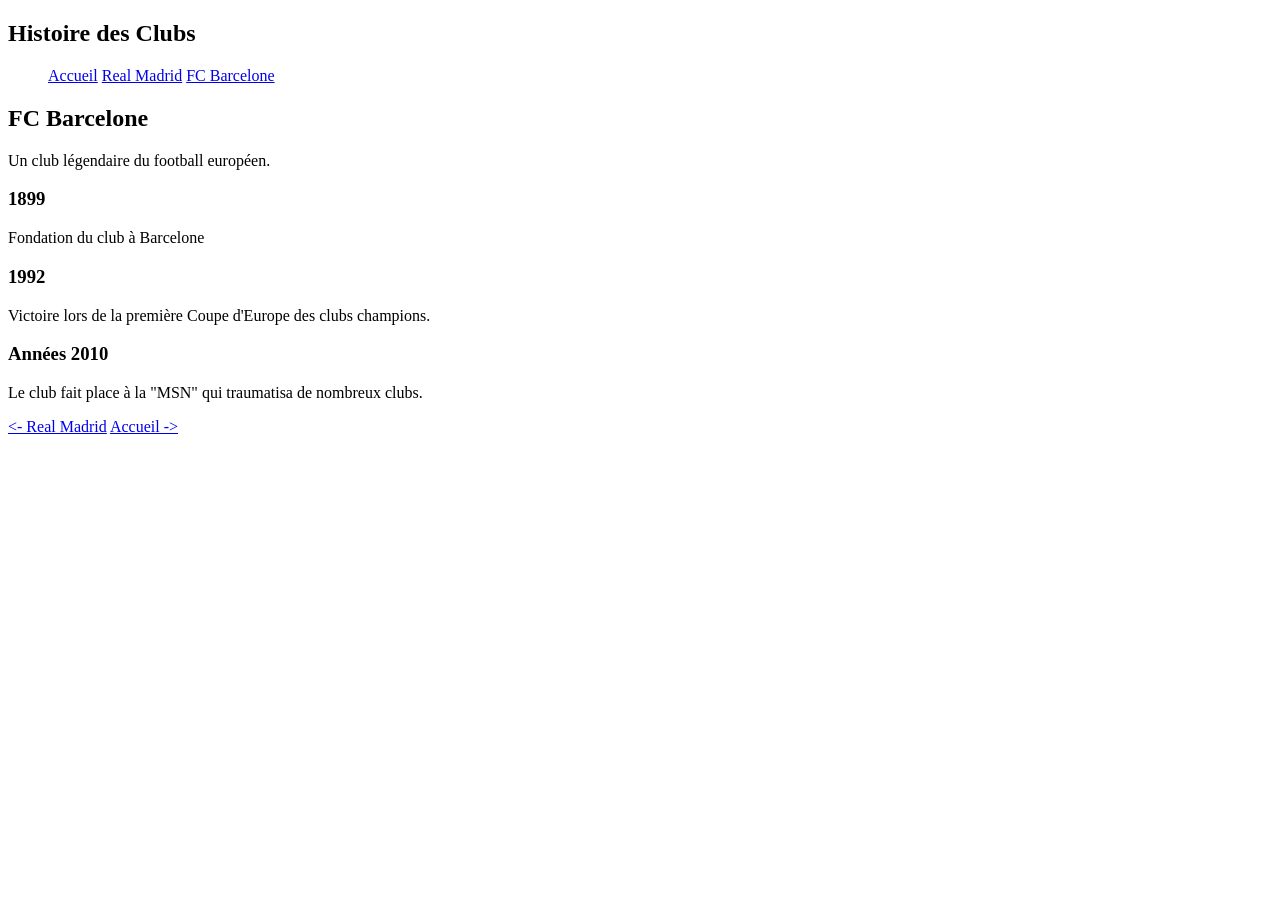
==== barca.html @ 0f74f1f7 "Comparateur de clubs" ====
<!DOCTYPE html>
<html lang="fr">
    <head>
        <meta charset="UTF-8">
        <link rel="stylesheet" href="../css/style.css">
        <title>FC Barcelone</title>
    </head>

    <body>

        <header>
            <nav class="navbar">
                <h1 class="logo">Histoire des Clubs</h1>
                <ul class="nav-links">
                    <a href="foot.html">Accueil</a>
                    <a href="madrid.html">Real Madrid</a>
                    <a href="barca.html">FC Barcelone</a>
                </ul>
            </nav>
        </header>

        <main class="page-club">
            <section class="club-header">
                <h2>FC Barcelone</h2>
                <p>Un club légendaire du football européen.</p>
            </section>

            <section class="timeline">
                <article class="event">
                    <h3>1899</h3>
                    <p>Fondation du club à Barcelone</p>
                </article>

                <article class="event">
                    <h3>1992</h3>
                    <p>Victoire lors de la première Coupe d'Europe des clubs champions.</p>
                </article>

                <article class="event">
                    <h3>Années 2010</h3>
                    <p>Le club fait place à la "MSN" qui traumatisa de nombreux clubs.</p>
                </article>
            </section>

            <div class="navigation">
                <a href="madrid.html" class="btn"><- Real Madrid</a>
                <a href="foot.html" class="btn">Accueil -></a>
            </div>
        </main>
        
    </body>
</html>
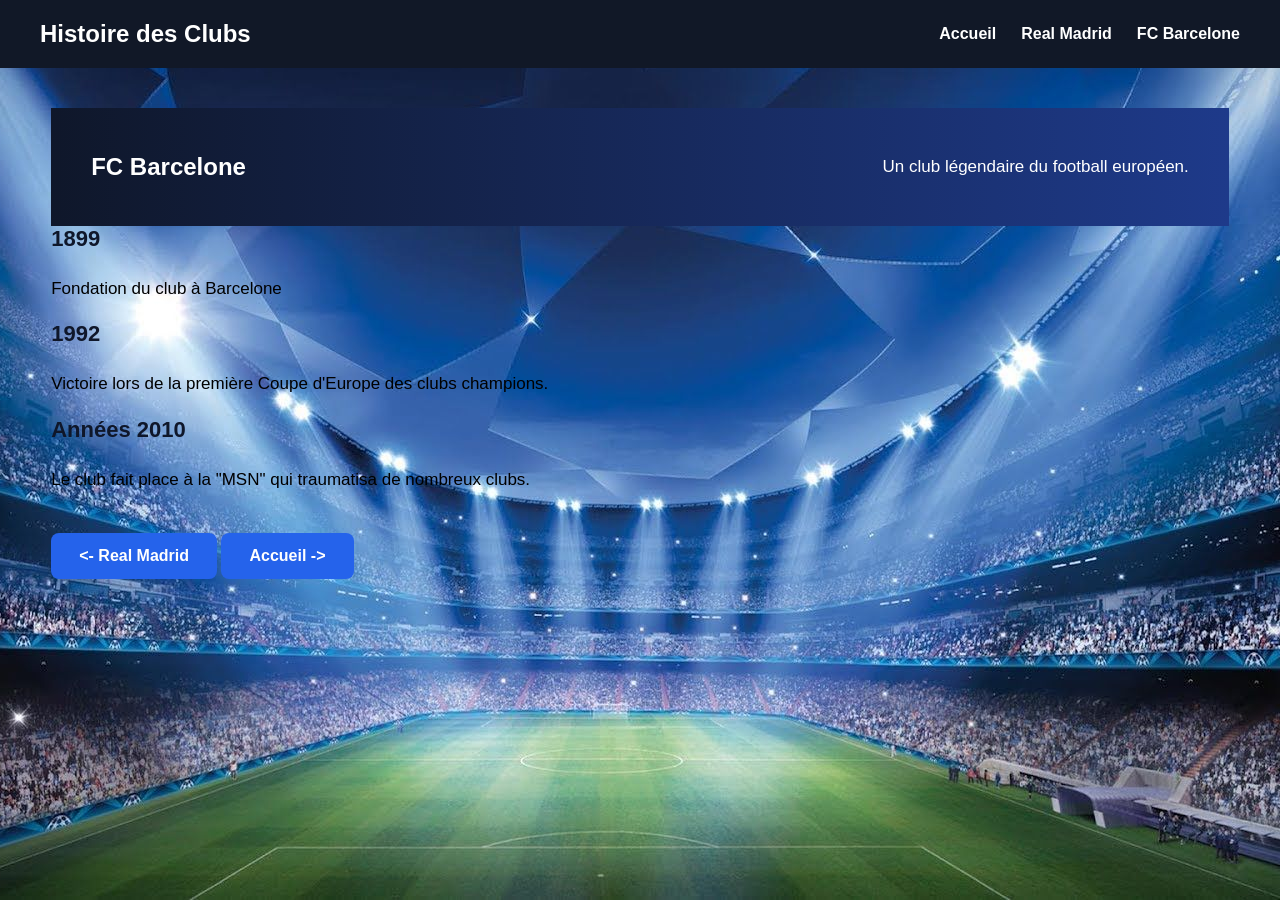
==== commit a013aaf6: "mise à jour" ====
--- a/barca.html
+++ b/barca.html
@@ -2,7 +2,7 @@
 <html lang="fr">
     <head>
         <meta charset="UTF-8">
-        <link rel="stylesheet" href="../css/style.css">
+        <link rel="stylesheet" href="style.css">
         <title>FC Barcelone</title>
     </head>
 
--- a/style.css
+++ b/style.css
@@ -0,0 +1,273 @@
+html, body{
+    height: 100%;
+    margin: 0;
+}
+
+body{
+    margin: 0;
+    font-family: Arial, sans-serif;
+    background-image: url("image/ldc.png");
+    background-size: cover;
+    background-position: center;
+    background-repeat: no-repeat;
+    background-attachment: fixed;
+    min-height: 100vh;
+}
+
+.navbar{
+    display: flex;
+    justify-content: space-between;
+    align-items: center;
+    background-color: #111827;
+    padding: 20px 40px;
+}
+
+.logo{
+    color: white;
+    margin: 0;
+    font-size: 24px;
+}
+
+.nav-links{
+    display: flex;
+    gap: 25px;
+    margin: 0;
+    padding: 0;
+}
+
+.nav-links a{
+    color: white;
+    text-decoration: none;
+    font-weight: bold;
+    transition: color 0.3s ease;
+}
+
+.nav-links a:hover {
+    color: #60a5fa;
+}
+
+.hero{
+    min-height: 85vh;
+    display: flex;
+    justify-content: center;
+    align-items: center;
+    text-align: center;
+    padding: 40px;
+    background-color: rgba(255,255,255,0.45);
+}
+
+.hero-content{
+    max-width: 700px;
+}
+
+.hero-content h2 {
+    font-size: 42px;
+    margin-bottom: 20px;
+    color: #111827;
+}
+
+.hero-content p {
+    font-size: 18px;
+    line-height: 1.6;
+    margin-bottom: 30px;
+}
+
+.clubs{
+    display: flex;
+    justify-content: center;
+    gap: 80px;
+    margin-top: 40px;
+}
+
+.club{
+    text-align: center;
+    background: white;
+    padding: 30px;
+    border-radius: 12px;
+    box-shadow: 0 4px 12px rgba(0,0,0,0.01);
+}
+
+.club img{
+    width: 150px;
+    transition: 0.3s;
+}
+
+.club img:hover {
+    transform: scale(1.1);
+}
+
+.btn {
+    margin-top: 20px;
+    text-decoration: none;
+    font-weight: bold;
+    padding: 14px 28px;
+    display: inline-block;
+    background-color: #2563eb;
+    color: white;
+    border-radius: 8px;
+    transition: background-color 0.3s ease, transform 0.3s ease;
+}
+
+.btn:hover{
+    background-color: #1d4ed8;
+    transform: translateY(-2px);
+}
+
+.club-header {
+    display: flex;
+    justify-content: space-between;
+    align-items: center;
+    padding: 25px 40px;
+    background: linear-gradient(to right, #0f172a, #1e3a8a);
+    color: white;
+    position: sticky;
+    top: 0;
+    z-index: 1000;
+}
+
+.header-center{
+    text-align: center;
+}
+
+.header-center h1{
+    margin: 0;
+    font-size: 42px;
+}
+
+.header-center p{
+    margin: 8px 0 0 0;
+    font-size: 18px;
+    opacity: 0.9;
+}
+
+.top-btn {
+    text-decoration: none;
+    color: white;
+    font-weight: bold;
+    background-color: rgba(255,255,255,0.12);
+    padding: 12px 20px;
+    border-radius: 10px;
+    transition: 0.3s;
+}
+
+.top-btn:hover{
+    background-color: rgba(255,255,255,0.22);
+    transform: translateY(-2px);
+}
+
+.page-club{
+    width: min(1400px, 92%);
+    margin: 40px auto;
+}
+
+.section{
+    margin-bottom: 40px;
+}
+
+.full{
+    width: 100%;
+}
+
+.two-colums{
+    display: grid;
+    grid-template-columns: 1fr 1fr;
+    gap: 30px;
+}
+
+.card,
+.history-section,
+.trophies-section{
+    background-color: white;
+    border-radius: 18px;
+    padding: 30px;
+    box-shadow: 0 8px 24px rgba(0,0,0,0.08);
+}
+
+.section h2{
+    margin-top: 0;
+    font-size: 32px;
+    color: #1d4ed8;
+}
+
+section h3{
+    margin-top: 0;
+    font-size: 22px;
+    color: #0f172a;
+}
+
+section p{
+    line-height: 1.8;
+    font-size: 17px;
+}
+
+.portrait{
+    width: 100%;
+    max-width: 380px;
+    display: block;
+    margin: 20px auto;
+    border-radius: 16px;
+    box-shadow: 0 8px 22px rgba(255,255,255,0.12);
+}
+
+.team-photo{
+    width: 100%;
+    border-radius: 16px;
+    margin: 20px 0;
+    box-shadow: 0 8px 22px rgba(255,255,255,0.12);
+}
+
+.small-gallery{
+    display: grid;
+    grid-template-columns: repeat(2, 1fr);
+    gap: 15px;
+    margin-top: 20px;
+}
+
+.small-gallery img{
+    width: 100%;
+    border-radius: 12px;
+    box-shadow: 0 6px 16px rgba(0,0,0,0.01);
+    transition: 0.3s;
+}
+
+.small-gallery img:hover{
+    transform: scale(1.03);
+}
+
+.trophee-details{
+    background-color: #f8fafc;
+    border-left: 6px solid #2563eb;
+    padding: 18px 20px;
+    border-radius: 12px;
+    margin-bottom: 18px;
+    box-shadow: 0 4px 12px rgba(0,0,0,0.05);
+}
+
+.trophee-details summary{
+    font-weight: bold;
+    font-size: 22px;
+    color: #1d4ed8;
+    cursor: pointer;
+}
+
+.trophee-details ul{
+    margin-top: 15px;
+    padding-left: 20px;
+}
+
+.trophee-details li{
+    margin-bottom: 8px;
+    font-size: 18px;
+}
+
+@media (max-width: 1000px) {
+    .two-colums {
+        grid-template-columns: 1fr;
+    }
+
+    .club-header {
+        flex-direction: column;
+        gap: 15px;
+        text-align: center;
+    }
+}
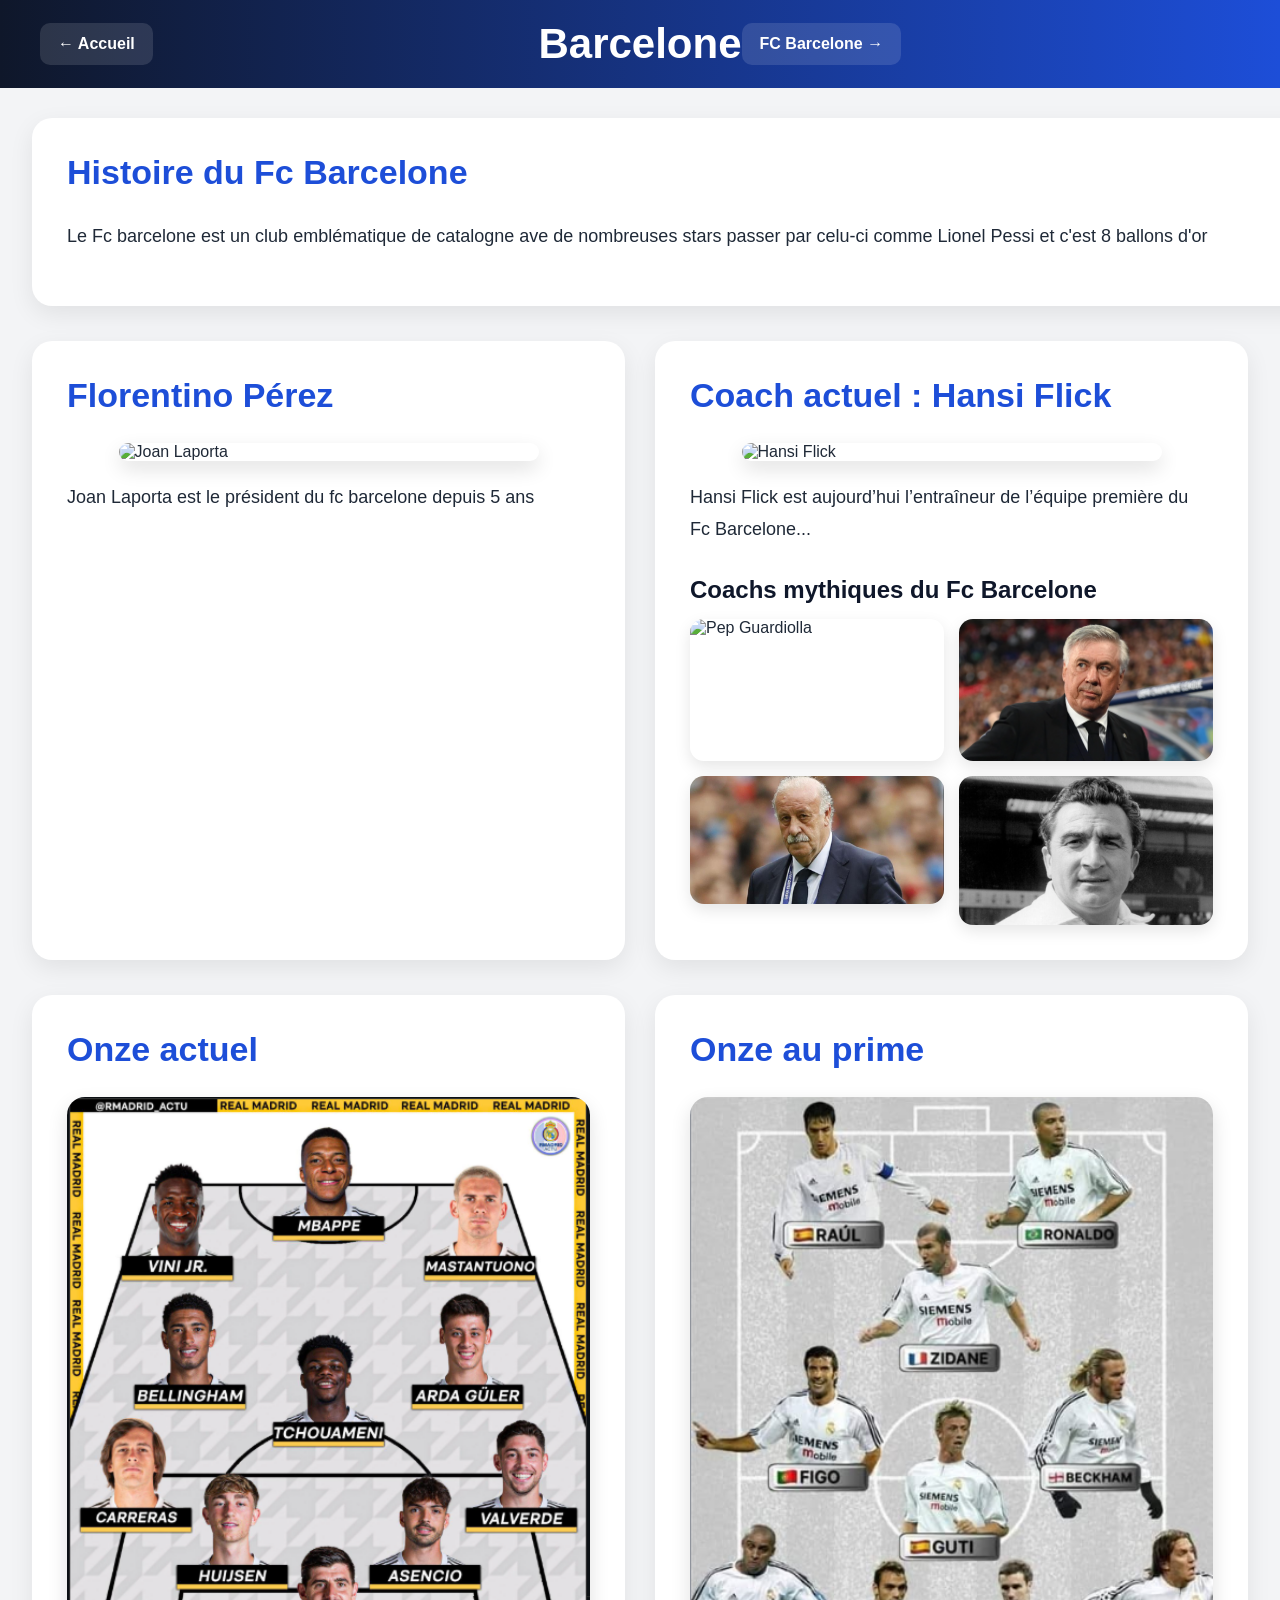
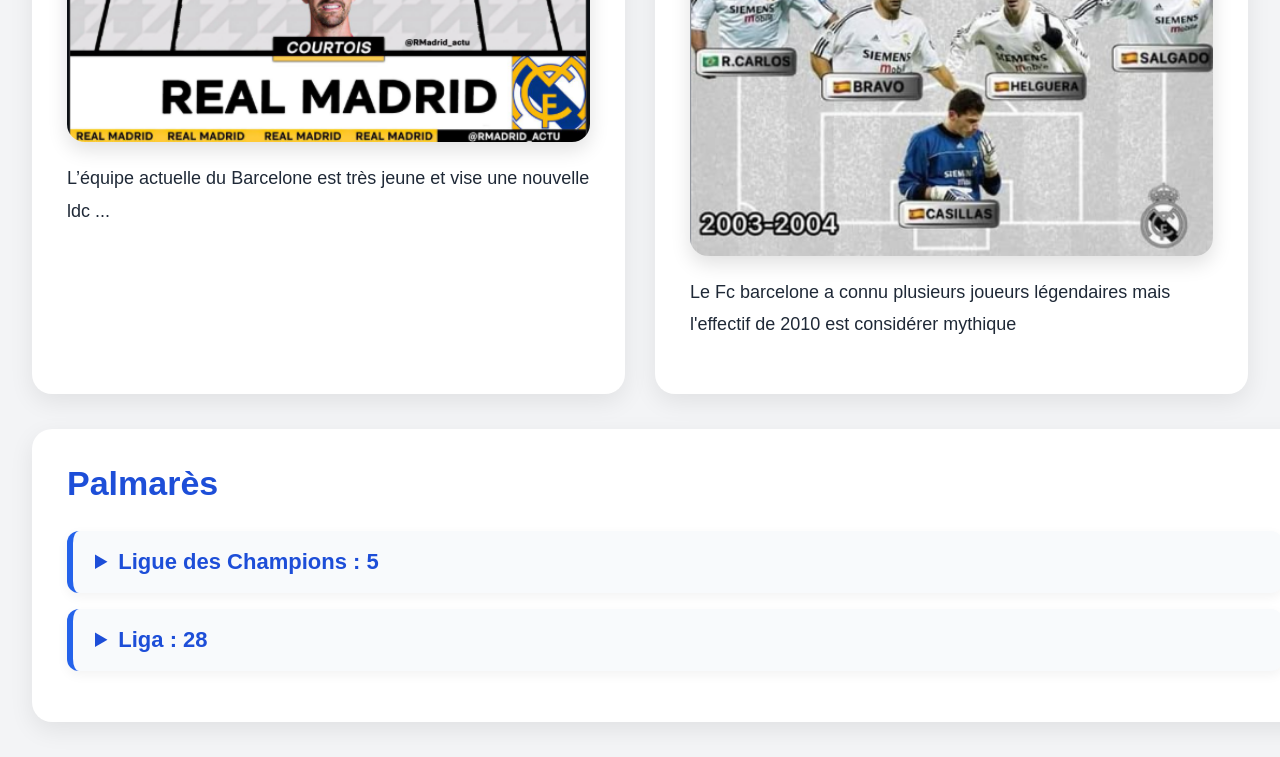
==== commit 5046159b: "remplacement total" ====
--- a/barca.html
+++ b/barca.html
@@ -1,52 +1,123 @@
 <!DOCTYPE html>
 <html lang="fr">
+
     <head>
         <meta charset="UTF-8">
-        <link rel="stylesheet" href="style.css">
-        <title>FC Barcelone</title>
+        <link rel="stylesheet" href="foot.css">
+        <title>Barcelone</title>
     </head>
 
     <body>
 
-        <header>
-            <nav class="navbar">
-                <h1 class="logo">Histoire des Clubs</h1>
-                <ul class="nav-links">
-                    <a href="foot.html">Accueil</a>
-                    <a href="madrid.html">Real Madrid</a>
-                    <a href="barca.html">FC Barcelone</a>
-                </ul>
-            </nav>
+        <header class="club-header">
+            <a href="index.html" class="top-btn">← Accueil</a>
+            <h1>Barcelone</h1>
+            <a href="real.html" class="top-btn">FC Barcelone →</a>
         </header>
 
-        <main class="page-club">
-            <section class="club-header">
-                <h2>FC Barcelone</h2>
-                <p>Un club légendaire du football européen.</p>
+        <main class="club-page">
+
+            <section class="full-section histoire">
+                <h2>Histoire du Fc Barcelone</h2>
+                <p>
+                    Le Fc barcelone est un club emblématique de catalogne ave de nombreuses stars passer par celu-ci comme Lionel Pessi et c'est 8 ballons d'or
+                </p>
             </section>
 
-            <section class="timeline">
-                <article class="event">
-                    <h3>1899</h3>
-                    <p>Fondation du club à Barcelone</p>
+            <section class="double-section">
+                <article class="big-card">
+                    <h2>Florentino Pérez</h2>
+                    <img src="image/Joan Laporta.jpg" alt="Joan Laporta" class="portrait">
+                    <p>
+                        Joan Laporta est le président du fc barcelone depuis 5 ans 
+                    </p>
                 </article>
 
-                <article class="event">
-                    <h3>1992</h3>
-                    <p>Victoire lors de la première Coupe d'Europe des clubs champions.</p>
-                </article>
+                <article class="big-card">
+                    <h2>Coach actuel : Hansi Flick</h2>
+                    <img src="image/Hansi Flick.jpeg" alt="Hansi Flick" class="portrait">
+                    <p>
+                        Hansi Flick est aujourd’hui l’entraîneur de l’équipe première du Fc Barcelone...
+                    </p>
 
-                <article class="event">
-                    <h3>Années 2010</h3>
-                    <p>Le club fait place à la "MSN" qui traumatisa de nombreux clubs.</p>
+                    <h3>Coachs mythiques du Fc Barcelone</h3>
+                    <div class="mini-gallery">
+                        <img src="image/Pep.jpg" alt="Pep Guardiolla">
+                        <img src="image/ancelotti.webp" alt="Johan Cruyff">
+                        <img src="image/del-bosque.png" alt="Luis Enrique">
+                        <img src="image/munos.jpg" alt="Xavi">
+                    </div>
                 </article>
             </section>
 
-            <div class="navigation">
-                <a href="madrid.html" class="btn"><- Real Madrid</a>
-                <a href="foot.html" class="btn">Accueil -></a>
-            </div>
+            <section class="double-section">
+                <article class="big-card">
+                    <h2>Onze actuel</h2>
+                    <img src="image/onze-d.png" alt="Onze actuel du Barcelone" class="team-photo">
+                    <p>
+                        L’équipe actuelle du Barcelone est très jeune et vise une nouvelle ldc ...
+                    </p>
+                </article>
+
+                <article class="big-card">
+                    <h2>Onze au prime</h2>
+                    <img src="image/onze-p.png" alt="Onze historique du Fc Barcelone" class="team-photo">
+                    <p>
+                        Le Fc barcelone a connu plusieurs joueurs légendaires mais l'effectif de 2010 est considérer mythique 
+                    </p>
+                </article>
+            </section>
+
+            <section class="full-section palmares">
+                <h2>Palmarès</h2>
+
+                <details class="trophee-details">
+                    <summary>Ligue des Champions : 5</summary>
+                    <ul>
+                        <li>1991/1992</li>
+                        <li>2005/2006</li>
+                        <li>2008/2009</li>
+                        <li>2009/2010</li>
+                        <li>2015/2016</li>
+                    </ul>
+                </details>
+
+                <details class="trophee-details">
+                    <summary>Liga : 28</summary>
+                    <ul>
+                        <li>1929</li>
+                        <li>1944/1945</li>
+                        <li>1947/1948</li>
+                        <li>1948/1949</li>
+                        <li>1951/1952</li>
+                        <li>1952/1953</li>
+                        <li>1958/1959</li>
+                        <li>1959/1960</li>
+                        <li>1973/1974</li>
+                        <li>1984/1985</li>
+                        <li>1990/1991</li>
+                        <li>1991/1992</li>
+                        <li>1992/1993</li>
+                        <li>1993/1994</li>
+                        <li>1997/1998</li>
+                        <li>1998/1999</li>
+                        <li>2004/2005</li>
+                        <li>2005/2006</li>
+                        <li>2008/2009</li>
+                        <li>2009/2010</li> 
+                        <li>2010/2011</li>
+                        <li>2012/2013</li>
+                        <li>2014/2015</li>
+                        <li>2015/2016</li>
+                        <li>2017/2018</li>
+                        <li>2018/2019</li>
+                        <li>2022/2023</li>
+                        <li>2024/2025</li>
+                    </ul>
+                </details>
+            </section>
+
         </main>
-        
+
     </body>
-</html>+</html>
--- a/foot.css
+++ b/foot.css
@@ -0,0 +1,168 @@
+body {
+    margin: 0;
+    font-family: Arial, sans-serif;
+    background-color: #f3f4f6;
+    color: #1f2937;
+}
+
+.club-header {
+    justify-content: space-between;
+    display: grid;
+    grid-template-columns: 1fr auto 1fr;
+    align-items: center;
+    padding: 20px 40px;
+    background: linear-gradient(to right, #0f172a, #1d4ed8);
+    color: white;
+    position: sticky;
+    top: 0;
+    z-index: 1000;
+}
+
+.club-header h1 {
+    text-align: center;
+    margin: 0;
+    font-size: 42px;
+}
+
+.top-btn {
+    justify-content: space-between;
+    text-decoration: none;
+    color: white;
+    font-weight: bold;
+    padding: 12px 18px;
+    border-radius: 10px;
+    background-color: rgba(255,255,255,0.12);
+    transition: 0.3s;
+    width: fit-content;
+}
+
+.top-btn:hover {
+    background-color: rgba(255,255,255,0.22);
+    transform: translateY(-2px);
+}
+
+.club-page {
+    width: 95%;
+    max-width: 1700px;
+    margin: 30px auto;
+}
+
+.full-section {
+    width: 100%;
+    background-color: white;
+    border-radius: 20px;
+    padding: 35px;
+    margin-bottom: 35px;
+    box-shadow: 0 8px 24px rgba(0,0,0,0.08);
+}
+
+.double-section {
+    display: grid;
+    grid-template-columns: 1fr 1fr;
+    gap: 30px;
+    width: 100%;
+    margin-bottom: 35px;
+}
+
+.big-card {
+    background-color: white;
+    border-radius: 20px;
+    padding: 35px;
+    box-shadow: 0 8px 24px rgba(0,0,0,0.08);
+}
+
+.full-section h2,
+.big-card h2 {
+    margin-top: 0;
+    font-size: 34px;
+    color: #1d4ed8;
+}
+
+.full-section p,
+.big-card p {
+    font-size: 18px;
+    line-height: 1.8;
+}
+
+.portrait {
+    width: 100%;
+    max-width: 420px;
+    display: block;
+    margin: 20px auto;
+    border-radius: 18px;
+    box-shadow: 0 8px 20px rgba(0,0,0,0.12);
+}
+
+.team-photo {
+    width: 100%;
+    display: block;
+    margin: 20px 0;
+    border-radius: 18px;
+    box-shadow: 0 8px 20px rgba(0,0,0,0.12);
+}
+
+.big-card h3 {
+    margin-top: 30px;
+    margin-bottom: 15px;
+    color: #0f172a;
+    font-size: 24px;
+}
+
+.mini-gallery {
+    display: grid;
+    grid-template-columns: repeat(2, 1fr);
+    gap: 15px;
+}
+
+.mini-gallery img {
+    width: 100%;
+    border-radius: 14px;
+    box-shadow: 0 6px 16px rgba(0,0,0,0.1);
+    transition: transform 0.3s;
+}
+
+.mini-gallery img:hover {
+    transform: scale(1.03);
+}
+
+.trophee-details {
+    background-color: #f8fafc;
+    border-left: 6px solid #2563eb;
+    padding: 18px 22px;
+    border-radius: 12px;
+    margin-bottom: 16px;
+    box-shadow: 0 4px 12px rgba(0,0,0,0.05);
+}
+
+.trophee-details summary {
+    font-size: 22px;
+    font-weight: bold;
+    color: #1d4ed8;
+    cursor: pointer;
+}
+
+.trophee-details ul {
+    margin-top: 15px;
+    padding-left: 22px;
+}
+
+.trophee-details li {
+    font-size: 17px;
+    margin-bottom: 8px;
+}
+
+@media (max-width: 1000px) {
+    .double-section {
+        grid-template-columns: 1fr;
+    }
+
+    .club-header {
+        grid-template-columns: 1fr;
+        gap: 15px;
+        text-align: center;
+    }
+
+    .club-header h1 {
+        order: -1;
+    }
+}
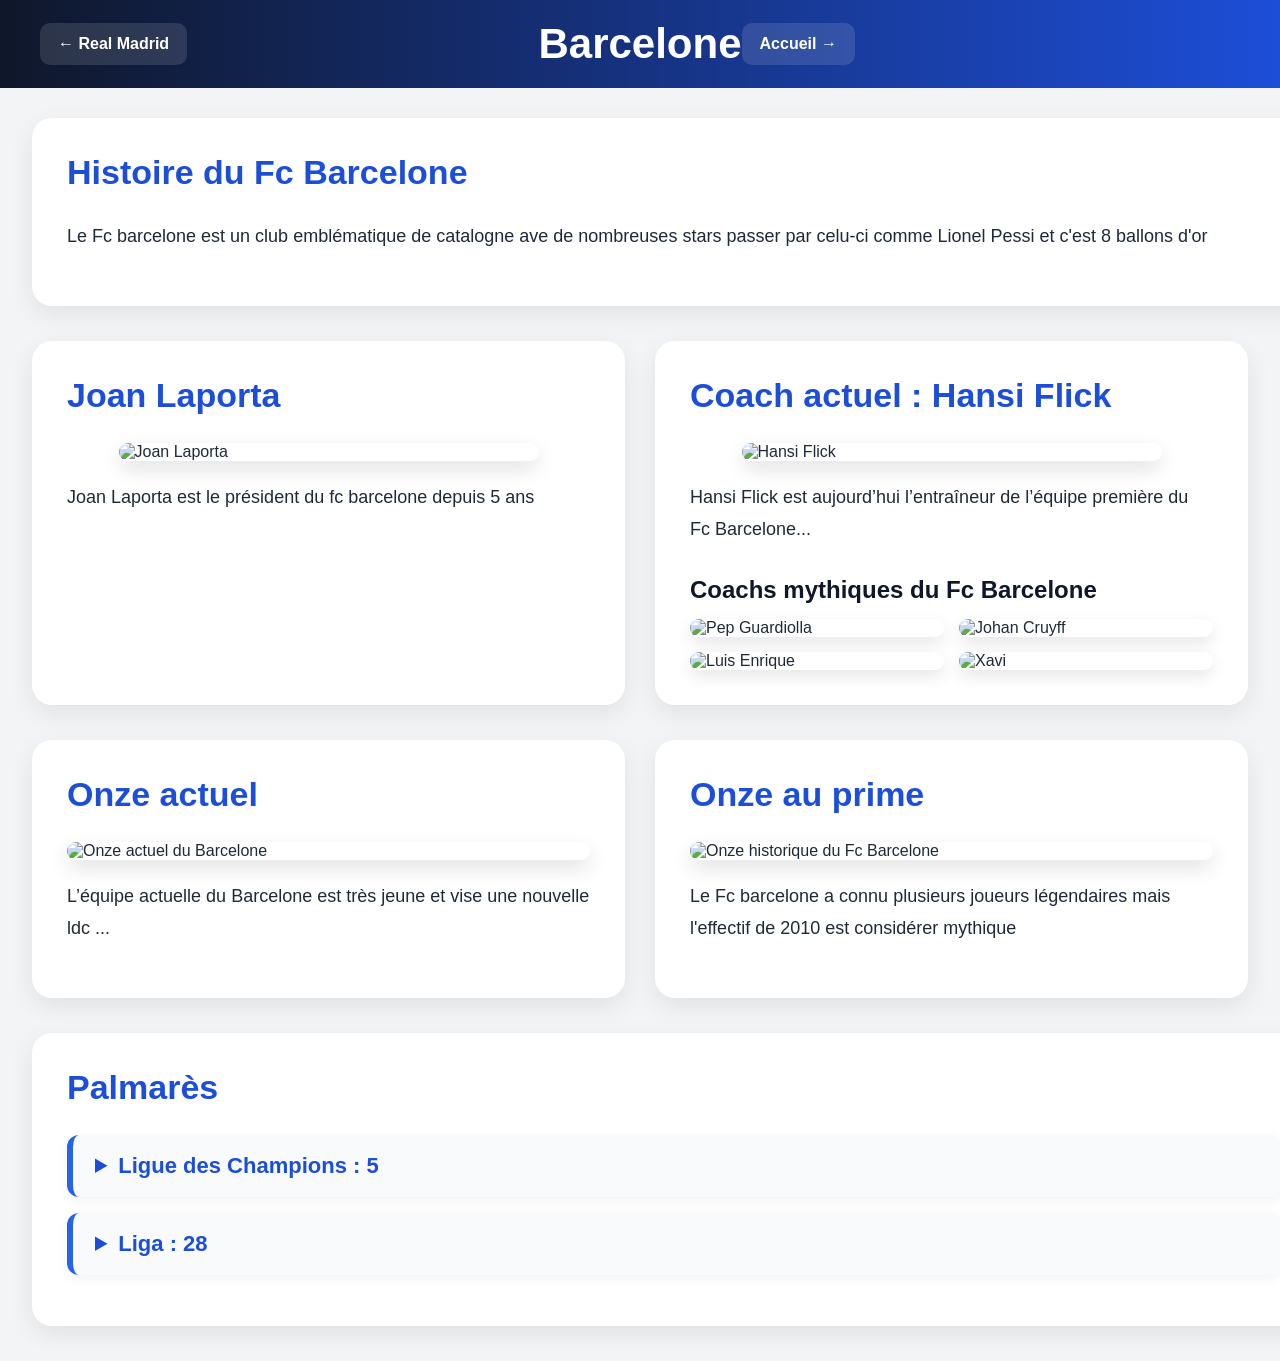
==== commit c095bf11: "update" ====
--- a/barca.html
+++ b/barca.html
@@ -10,9 +10,9 @@
     <body>
 
         <header class="club-header">
-            <a href="index.html" class="top-btn">← Accueil</a>
+            <a href="real.html" class="top-btn">← Real Madrid</a>
             <h1>Barcelone</h1>
-            <a href="real.html" class="top-btn">FC Barcelone →</a>
+            <a href="index.html" class="top-btn">Accueil →</a>
         </header>
 
         <main class="club-page">
@@ -26,7 +26,7 @@
 
             <section class="double-section">
                 <article class="big-card">
-                    <h2>Florentino Pérez</h2>
+                    <h2>Joan Laporta</h2>
                     <img src="image/Joan Laporta.jpg" alt="Joan Laporta" class="portrait">
                     <p>
                         Joan Laporta est le président du fc barcelone depuis 5 ans 
@@ -43,9 +43,9 @@
                     <h3>Coachs mythiques du Fc Barcelone</h3>
                     <div class="mini-gallery">
                         <img src="image/Pep.jpg" alt="Pep Guardiolla">
-                        <img src="image/ancelotti.webp" alt="Johan Cruyff">
-                        <img src="image/del-bosque.png" alt="Luis Enrique">
-                        <img src="image/munos.jpg" alt="Xavi">
+                        <img src="image/" alt="Johan Cruyff">
+                        <img src="image/" alt="Luis Enrique">
+                        <img src="image/" alt="Xavi">
                     </div>
                 </article>
             </section>
